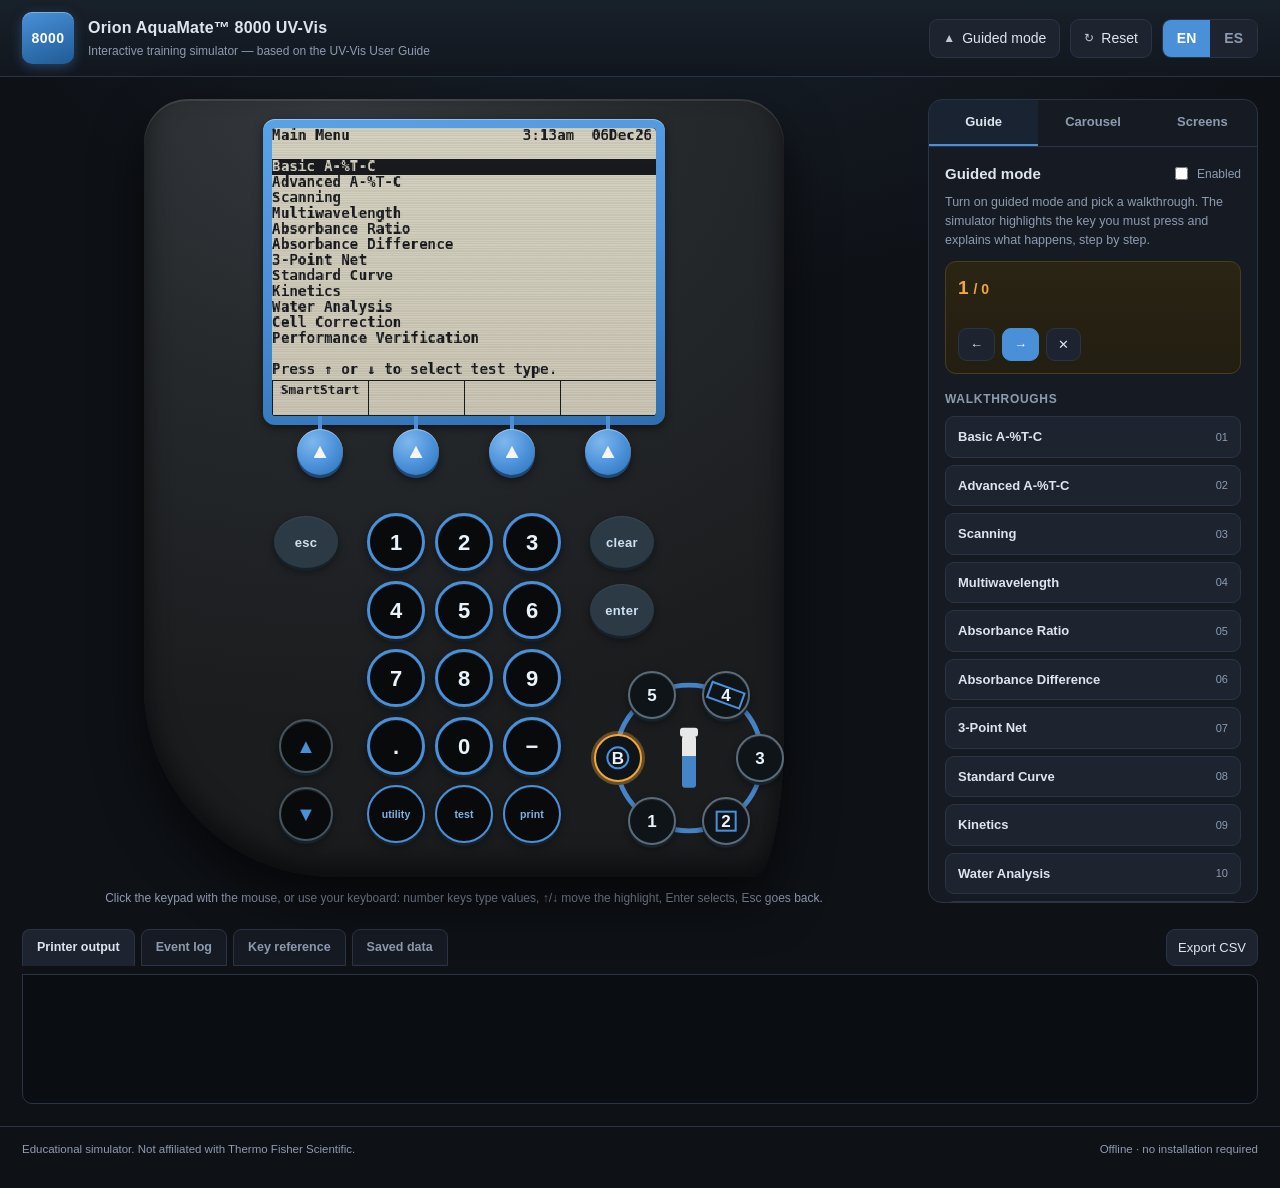
==== index.html @ 0c7ecaf5 "ajustar primero" ====
<!DOCTYPE html>
<html lang="en">
<head>
<meta charset="utf-8">
<meta name="viewport" content="width=device-width, initial-scale=1">
<title>Orion AquaMate 8000 UV-Vis — Interactive Training Simulator</title>
<link rel="stylesheet" href="style.css">
</head>
<body>

<header class="topbar">
  <div class="brand">
    <div class="brand-mark">8000</div>
    <div class="brand-text">
      <h1>Orion AquaMate&trade; 8000 UV-Vis</h1>
      <p id="brandSub">Interactive training simulator &mdash; based on the UV-Vis User Guide</p>
    </div>
  </div>
  <div class="topbar-tools">
    <button id="btnTutorial" class="tool-btn" aria-pressed="false">
      <span class="tool-ico">&#9650;</span><span id="btnTutorialTxt">Guided mode</span>
    </button>
    <button id="btnReset" class="tool-btn"><span class="tool-ico">&#8635;</span><span id="btnResetTxt">Reset</span></button>
    <div class="langswitch" role="group" aria-label="Language">
      <button class="lang-btn active" data-lang="en">EN</button>
      <button class="lang-btn" data-lang="es">ES</button>
    </div>
  </div>
</header>

<main class="stage">

  <!-- ============ INSTRUMENT ============ -->
  <section class="instrument-wrap">
    <div class="instrument" id="instrument">

      <div class="bezel">
        <div class="lcd-frame">
          <canvas id="lcd" width="320" height="240"></canvas>
          <div class="lcd-tutor" id="tutorBubble" hidden></div>
        </div>
      </div>

      <div class="fkeys">
        <button class="fkey" data-key="f1"><span class="ftick"></span></button>
        <button class="fkey" data-key="f2"><span class="ftick"></span></button>
        <button class="fkey" data-key="f3"><span class="ftick"></span></button>
        <button class="fkey" data-key="f4"><span class="ftick"></span></button>
      </div>

      <div class="body">

      <div class="keypad">
        <button class="pill keypad-esc" data-key="esc">esc</button>
        <button class="pill keypad-clear" data-key="clear">clear</button>
        <button class="pill keypad-enter" data-key="enter">enter</button>
        <button class="arrowkey keypad-up" data-key="up" aria-label="Up">&#9650;</button>
        <button class="arrowkey keypad-down" data-key="down" aria-label="Down">&#9660;</button>

        <div class="col-num">
          <button class="key" data-key="1">1</button>
          <button class="key" data-key="2">2</button>
          <button class="key" data-key="3">3</button>
          <button class="key" data-key="4">4</button>
          <button class="key" data-key="5">5</button>
          <button class="key" data-key="6">6</button>
          <button class="key" data-key="7">7</button>
          <button class="key" data-key="8">8</button>
          <button class="key" data-key="9">9</button>
          <button class="key" data-key="dot">.</button>
          <button class="key" data-key="0">0</button>
          <button class="key" data-key="minus">&minus;</button>
        </div>

        <button class="utilitykey keypad-utility" data-key="utility">utility</button>
        <button class="utilitykey keypad-test" data-key="test">test</button>
        <button class="utilitykey keypad-print" data-key="print">print</button>
      </div>

      <!-- cell positioner: 6-position ring -->
      <div class="turret" id="turret">
        <svg class="turret-ring" viewBox="0 0 240 240" aria-hidden="true">
          <circle cx="120" cy="120" r="92" fill="none" stroke="#4a90d9" stroke-width="6"
                  stroke-linecap="round" opacity=".9"/>
        </svg>
        <div class="tube-icon" aria-hidden="true">
          <span class="tube-cap"></span><span class="tube-body"></span>
        </div>
        <button class="cellbtn cell-b"  data-cell="B" title="Blank position">B</button>
        <button class="cellbtn cell-1"  data-cell="1" title="Sample position 1">1</button>
        <button class="cellbtn cell-2"  data-cell="2" title="Sample position 2 (square cuvette)"><i class="cuvette sq"></i>2</button>
        <button class="cellbtn cell-3"  data-cell="3" title="Sample position 3">3</button>
        <button class="cellbtn cell-4"  data-cell="4" title="Sample position 4 (long-path cuvette)"><i class="cuvette lg"></i>4</button>
        <button class="cellbtn cell-5"  data-cell="5" title="Sample position 5">5</button>
      </div>

      </div><!-- /.body -->

    </div>

    <p class="kbd-hint" id="kbdHint"></p>
  </section>

  <!-- ============ SIDEBAR ============ -->
  <aside class="sidebar">

    <nav class="tabs" role="tablist">
      <button class="tab active" data-tab="guide"  id="tabGuide">Guide</button>
      <button class="tab" data-tab="car"    id="tabCar">Carousel</button>
      <button class="tab" data-tab="screen" id="tabScreen">Screens</button>
    </nav>

    <!-- Guide / tutorial -->
    <div class="panel active" data-panel="guide">
      <div class="panel-head">
        <h2 id="guideTitle">Guided mode</h2>
        <label class="mini-toggle"><input type="checkbox" id="tutorToggle"> <span id="guideToggleTxt">Enabled</span></label>
      </div>
      <p class="muted" id="guideIntro"></p>
      <div id="tutorStep" class="tutor-step" hidden>
        <div class="tutor-idx"><span id="tutorPos">1</span><span id="tutorOf">/ 0</span></div>
        <div class="tutor-body">
          <div class="tutor-text" id="tutorText"></div>
          <div class="tutor-where" id="tutorWhere"></div>
        </div>
        <div class="tutor-nav">
          <button class="tool-btn sm" id="tutorPrev">&#8592;</button>
          <button class="tool-btn sm go" id="tutorNext">&#8594;</button>
          <button class="tool-btn sm" id="tutorExit">&#10005;</button>
        </div>
      </div>
      <div class="mode-list-head" id="modeListHead">Walkthroughs</div>
      <div class="mode-list" id="modeList"></div>
    </div>

    <!-- Sample carousel -->
    <div class="panel" data-panel="car">
      <div class="panel-head"><h2 id="carTitle">Sample carousel</h2></div>
      <p class="muted" id="carIntro"></p>
      <div class="carousel" id="carousel"></div>

      <div class="picker" id="picker" hidden>
        <div class="picker-head"><span id="pickerTitle"></span><button class="x" id="pickerClose">&times;</button></div>
        <label class="field">
          <span id="lblMethod">Method / solution</span>
          <select id="selMethod"></select>
        </label>
        <label class="field">
          <span id="lblConc">Concentration</span>
          <input type="range" id="rngConc" min="0" max="100" value="50">
          <output id="outConc"></output>
        </label>
        <button class="primary" id="btnFillCell" data-i18n="placeInCell">Place in cell</button>
      </div>
    </div>

    <!-- Screen reference -->
    <div class="panel" data-panel="screen">
      <div class="panel-head"><h2 id="refTitle">Screen reference</h2></div>
      <p class="muted" id="refIntro"></p>
      <div id="screenList" class="screen-list"></div>
    </div>

  </aside>
</main>

<!-- ============ OUTPUT / PRINT PANEL ============ -->
<section class="outbar">
  <div class="out-tabs">
    <button class="out-tab active" data-out="print" id="otPrint">Printer output</button>
    <button class="out-tab" data-out="log"   id="otLog">Event log</button>
    <button class="out-tab" data-out="help"  id="otHelp">Key reference</button>
    <button class="out-tab" data-out="data" id="otData">Saved data</button>
    <button class="tool-btn sm" id="btnExportData" type="button">Export CSV</button>
  </div>
  <pre class="outbox" id="outbox"></pre>
</section>

<footer class="foot">
  <span>Educational simulator. Not affiliated with Thermo Fisher Scientific.</span>
  <span id="footNote"></span>
</footer>

<script src="js/i18n.js"></script>
<script src="js/data.js"></script>
<script src="js/lcd.js"></script>
<script src="js/engine.js"></script>
<script src="js/screens.js"></script>
<script src="js/screens2.js"></script>
<script src="js/tutorial.js"></script>
<script src="js/app.js"></script>
</body>
</html>
---- style.css ----
/* =====================================================================
   Orion AquaMate 8000 — Interactive Training Simulator
   ===================================================================== */
:root{
  --panel:#26292c;
  --panel-hi:#34383c;
  --panel-lo:#1a1c1e;
  --bezel:#4a90d9;
  --bezel-dk:#2f6fb0;
  --key:#2b3a45;
  --key-ring:#4a90d9;
  --ink:#e7ecf2;
  --lcd-bg:#c9c6b4;
  --lcd-bg2:#d6d3c2;
  --lcd-ink:#15171a;
  --ui-bg:#0e1116;
  --ui-panel:#161b23;
  --ui-panel2:#1d2430;
  --ui-line:#2a3444;
  --ui-txt:#dde5ef;
  --ui-mut:#8d9bb0;
  --acc:#4a90d9;
  --acc2:#f0a63a;
  --ok:#3ec07a;
  --bad:#e2584d;
  --scale:1.2;
}

*{box-sizing:border-box}
html,body{margin:0;padding:0}
body{
  background:
    radial-gradient(1200px 700px at 50% -10%, #1b2430 0%, transparent 60%),
    var(--ui-bg);
  color:var(--ui-txt);
  font:14px/1.5 "Segoe UI",Roboto,Helvetica,Arial,sans-serif;
  min-height:100vh;
  -webkit-font-smoothing:antialiased;
}
button{font:inherit;color:inherit;cursor:pointer}
h1,h2,h3{margin:0;font-weight:600}

/* ---------------- top bar ---------------- */
.topbar{
  display:flex;align-items:center;justify-content:space-between;gap:16px;
  padding:12px 22px;border-bottom:1px solid var(--ui-line);
  background:linear-gradient(180deg,#182029,#12171f);
  flex-wrap:wrap;
}
.brand{display:flex;align-items:center;gap:14px}
.brand-mark{
  width:52px;height:52px;border-radius:10px;flex:0 0 auto;
  background:linear-gradient(160deg,var(--acc),#1f5b95);
  color:#fff;display:grid;place-items:center;font-weight:700;letter-spacing:.5px;
  box-shadow:0 3px 12px rgba(74,144,217,.35), inset 0 1px 0 rgba(255,255,255,.3);
}
.brand-text h1{font-size:16px;letter-spacing:.2px}
.brand-text p{margin:2px 0 0;font-size:12px;color:var(--ui-mut)}
.topbar-tools{display:flex;align-items:center;gap:10px}
.tool-btn{
  display:inline-flex;align-items:center;gap:7px;
  background:var(--ui-panel2);border:1px solid var(--ui-line);color:var(--ui-txt);
  padding:8px 13px;border-radius:9px;transition:.15s;
}
.tool-btn:hover{border-color:var(--acc);background:#222c3a}
.tool-btn[aria-pressed="true"]{background:var(--acc);border-color:var(--acc);color:#fff}
.tool-btn.sm{padding:6px 11px;font-size:13px}
.tool-btn.go{background:var(--acc);border-color:var(--acc);color:#fff}
.tool-ico{opacity:.85;font-size:12px}
.langswitch{display:flex;border:1px solid var(--ui-line);border-radius:9px;overflow:hidden}
.lang-btn{background:var(--ui-panel2);border:0;padding:8px 14px;color:var(--ui-mut);font-weight:600}
.lang-btn.active{background:var(--acc);color:#fff}

/* ---------------- stage ---------------- */
.stage{
  display:grid;grid-template-columns:minmax(0,1fr) 372px;gap:22px;
  padding:22px;align-items:start;max-width:1500px;margin:0 auto;
}

/* ---------------- instrument ---------------- */
.instrument-wrap{display:flex;flex-direction:column;align-items:center;gap:12px}

.instrument{
  position:relative;
  width:max(calc(320px * var(--scale) + 96px), 640px);
  padding:22px 26px 28px;
  background:
    radial-gradient(120% 80% at 30% 0%, var(--panel-hi) 0%, var(--panel) 45%, var(--panel-lo) 100%);
  border-radius:44px 44px 30px 190px / 44px 44px 150px 190px;
  box-shadow:
    inset 0 2px 0 rgba(255,255,255,.10),
    inset 0 -14px 26px rgba(0,0,0,.55),
    0 24px 50px rgba(0,0,0,.6);
  user-select:none;
}

/* LCD */
.bezel{
  width:calc(320px * var(--scale) + 18px);
  margin:0 auto;
  padding:9px;
  background:linear-gradient(170deg,#5aa2e8,var(--bezel) 45%,var(--bezel-dk));
  border-radius:12px;
  box-shadow:0 3px 10px rgba(0,0,0,.5), inset 0 1px 0 rgba(255,255,255,.35);
}
.lcd-frame{
  position:relative;
  width:calc(320px * var(--scale));
  height:calc(240px * var(--scale));
  background:#0b0d10;border-radius:4px;overflow:hidden;
  box-shadow:inset 0 0 0 1px #000, inset 0 3px 12px rgba(0,0,0,.8);
}
#lcd{
  width:calc(320px * var(--scale));
  height:calc(240px * var(--scale));
  display:block;image-rendering:pixelated;image-rendering:crisp-edges;
}
.lcd-tutor{
  position:absolute;left:6px;top:6px;max-width:62%;
  background:var(--acc2);color:#241703;font-size:13px;font-weight:600;line-height:1.32;
  padding:6px 9px;border-radius:7px;box-shadow:0 3px 10px rgba(0,0,0,.55);
  pointer-events:none;z-index:5;
}
/* function keys — labels live on the LCD, exactly like the real unit */
.fkeys{
  display:grid;grid-template-columns:repeat(4,minmax(0,1fr));
  width:calc(320px * var(--scale));margin:0 auto;
  padding:4px 0 4px;
}
.fkey{
  width:46px;height:46px;border-radius:50%;border:0;
  background:radial-gradient(circle at 34% 28%, #7cb8ee, var(--bezel) 55%, var(--bezel-dk));
  box-shadow:0 3px 0 #1d4a78, 0 5px 9px rgba(0,0,0,.5), inset 0 1px 0 rgba(255,255,255,.4);
  display:grid;place-items:center;position:relative;justify-self:center;
  transition:transform .05s, box-shadow .05s;
}
.fkey::before{
  content:"";position:absolute;left:50%;top:-13px;transform:translateX(-50%);
  width:4px;height:13px;background:#4a90d9;
}
.ftick{
  width:13px;height:12px;border-radius:0;
  background:rgba(255,255,255,.95);
  clip-path:polygon(50% 0,0 100%,100% 100%);
  filter:drop-shadow(0 1px 1px rgba(0,0,0,.4));
}
.fkey:active{transform:translateY(3px);box-shadow:0 0 0 #1d4a78, 0 2px 5px rgba(0,0,0,.5)}

/* Physical controls follow the AquaMate 8000 keypad layout. The carousel
   sits lower and to the right, overlapping only the unused corner. */
.body{position:relative;height:374px;padding-top:34px}
.keypad{
  width:380px;height:330px;margin:0 auto;
  display:grid;
  grid-template-columns:64px 29px 58px 10px 58px 10px 58px 29px 64px;
  grid-template-rows:repeat(5,58px);row-gap:10px;align-items:center;
}
.keypad > .pill,.keypad > .arrowkey,.keypad > .utilitykey{justify-self:center;align-self:center}
.keypad-esc{grid-column:1;grid-row:1}
.keypad-clear{grid-column:9;grid-row:1}
.keypad-enter{grid-column:9;grid-row:2}
.keypad-up{grid-column:1;grid-row:4}
.keypad-down{grid-column:1;grid-row:5}
.keypad-utility{grid-column:3;grid-row:5}
.keypad-test{grid-column:5;grid-row:5}
.keypad-print{grid-column:7;grid-row:5}
.col-num{
  grid-column:3/8;grid-row:1/5;
  display:grid;grid-template-columns:repeat(3,58px);grid-template-rows:repeat(4,58px);gap:10px;
}

.pill{
  width:64px;height:52px;border-radius:50%;border:0;background:var(--key);color:#cfe0f0;
  display:grid;place-items:center;line-height:1;
  font-size:13px;font-weight:600;letter-spacing:.3px;
  box-shadow:0 3px 0 #16212a, 0 4px 8px rgba(0,0,0,.45), inset 0 1px 0 rgba(255,255,255,.07);
  transition:transform .05s, box-shadow .05s;
}
.pill:active{transform:translateY(3px);box-shadow:0 0 0 #16212a}
.key{
  width:58px;height:58px;border-radius:50%;border:3px solid var(--key-ring);
  background:#080a0c;color:#eaf3fb;font-size:22px;font-weight:600;
  box-shadow:0 3px 0 #16212a, 0 4px 8px rgba(0,0,0,.45), inset 0 1px 0 rgba(255,255,255,.07);
  transition:transform .05s, box-shadow .05s;
}
.key:active{transform:translateY(3px);box-shadow:0 0 0 #16212a}
.arrowkey{
  width:54px;height:54px;border-radius:50%;border:2px solid #465660;
  background:#080a0c;color:var(--bezel);
  font-size:20px;
  box-shadow:0 3px 0 #16212a, 0 4px 8px rgba(0,0,0,.45), inset 0 1px 0 rgba(255,255,255,.13);
  transition:transform .05s, box-shadow .05s;
}
.arrowkey:active{transform:translateY(3px);box-shadow:0 0 0 #16212a}
.utilitykey{
  height:58px;width:58px;border-radius:50%;border:2px solid var(--key-ring);background:#080a0c;color:#7fb2e4;
  display:grid;place-items:center;padding:0;line-height:1;
  font-size:10.5px;font-weight:700;letter-spacing:.1px;
  box-shadow:0 3px 0 #16212a, 0 4px 8px rgba(0,0,0,.4), inset 0 1px 0 rgba(255,255,255,.07);
  transition:transform .05s, box-shadow .05s;
}
.utilitykey:active{transform:translateY(3px);box-shadow:0 0 0 #16212a}

/* universal tutorial ring */
[data-key].tutor-hint,[data-cell].tutor-hint{
  outline:3px solid var(--acc2);outline-offset:3px;animation:pulse 1.1s infinite;
}

/* turret */
.turret{position:absolute;left:calc(50% + 130px);top:184px;width:190px;height:190px}
.turret-ring{position:absolute;inset:0;width:100%;height:100%}
.tube-icon{position:absolute;left:50%;top:50%;transform:translate(-50%,-46%);width:26px;height:66px;opacity:.9}
.tube-cap{position:absolute;left:4px;top:0;width:18px;height:9px;border-radius:3px;background:#fff}
.tube-body{position:absolute;left:6px;top:8px;width:14px;height:52px;border-radius:3px;background:linear-gradient(180deg,#fff 0 40%,#4a90d9 40% 100%)}
.cellbtn{
  position:absolute;width:48px;height:48px;border-radius:50%;
  border:2px solid var(--key-ring);background:#0e1418;color:#eaf3fb;
  font-size:17px;font-weight:700;display:grid;place-items:center;line-height:1;
  box-shadow:0 3px 0 #16212a, 0 4px 8px rgba(0,0,0,.45), inset 0 1px 0 rgba(255,255,255,.07);
  transition:transform .06s, box-shadow .06s;
}
.cellbtn:active{transform:translateY(3px);box-shadow:0 0 0 #16212a}
.cellbtn:disabled,.cellcard:disabled{opacity:.38;filter:grayscale(1);cursor:not-allowed}
.cell-b::after{
  content:"";position:absolute;top:50%;left:50%;width:44%;height:44%;
  transform:translate(-50%,-50%);
  border:2px solid var(--key-ring);border-radius:50%;pointer-events:none;
}
.cuvette{
  display:block;position:absolute;top:50%;left:50%;
  border:2px solid var(--key-ring);pointer-events:none;
  transform:translate(-50%,-50%);
}
.cuvette.sq{width:47%;height:47%}
.cuvette.lg{width:82%;height:40%;transform:translate(-50%,-50%) rotate(20deg)}
.cellbtn.has-sample{background:#22485f;color:#bfe3ff}
.cellbtn.is-blank{border-color:#5c6b7a}
.cellbtn.in-beam{border-color:var(--acc2);box-shadow:0 0 0 3px rgba(240,166,58,.35), 0 3px 0 #16212a}
/* Six carousel positions arranged around the cuvette, as on the instrument. */
.cell-b {left:0;        top:71px}
.cell-1 {left:34px;     bottom:8px}
.cell-2 {right:34px;    bottom:8px}
.cell-3 {right:0;       top:71px}
.cell-4 {right:34px;    top:8px}
.cell-5 {left:34px;     top:8px}

.fkey.tutor-hint{outline:3px solid var(--acc2);outline-offset:3px;animation:pulse 1.1s infinite}
@keyframes pulse{0%,100%{outline-color:var(--acc2)}50%{outline-color:#fff}}

.kbd-hint{margin:0;color:var(--ui-mut);font-size:12px;text-align:center;max-width:760px}

/* ---------------- sidebar ---------------- */
.sidebar{
  background:var(--ui-panel);border:1px solid var(--ui-line);border-radius:14px;
  overflow:hidden;position:sticky;top:80px;max-height:calc(100vh - 104px);display:flex;flex-direction:column;
}
.tabs{display:flex;border-bottom:1px solid var(--ui-line);flex:0 0 auto}
.tab{
  flex:1;background:transparent;border:0;padding:12px 6px;color:var(--ui-mut);
  font-weight:600;font-size:13px;border-bottom:2px solid transparent;
}
.tab.active{color:var(--ui-txt);border-bottom-color:var(--acc);background:rgba(74,144,217,.07)}
.panel{display:none;padding:16px;overflow-y:auto;flex:1 1 auto}
.panel.active{display:block}
.panel-head{display:flex;align-items:center;justify-content:space-between;gap:10px;margin-bottom:8px}
.panel-head h2{font-size:15px}
.mini-toggle{font-size:12px;color:var(--ui-mut);display:flex;align-items:center;gap:6px}
.muted{color:var(--ui-mut);font-size:12.5px;margin:0 0 12px}

.tutor-step{
  background:linear-gradient(180deg,#2a2413,#221e11);border:1px solid #4a3d1c;
  border-radius:11px;padding:12px;display:grid;gap:10px;margin-bottom:14px;
}
.tutor-idx{display:flex;align-items:baseline;gap:5px;font-weight:700;color:var(--acc2)}
.tutor-idx span:first-child{font-size:19px}
.tutor-text{font-size:13.5px;line-height:1.45;color:#f3e6c9}
.tutor-where{font-size:12px;color:#b9a877;margin-top:5px}
.tutor-where b{color:var(--acc2)}
.tutor-nav{display:flex;gap:7px}

.mode-list-head{font-size:12px;font-weight:700;color:var(--ui-mut);text-transform:uppercase;letter-spacing:.7px;margin:16px 0 8px}
.mode-list{display:flex;flex-direction:column;gap:7px}
.mode-btn{
  text-align:left;background:var(--ui-panel2);border:1px solid var(--ui-line);border-radius:9px;
  padding:10px 12px;transition:.14s;display:flex;justify-content:space-between;gap:8px;align-items:center;
}
.mode-btn:hover{border-color:var(--acc);background:#232d3b}
.mode-btn.active{border-color:var(--acc);background:rgba(74,144,217,.14)}
.mode-btn .mn{font-weight:600;font-size:13px}
.mode-btn .mi{color:var(--ui-mut);font-size:11px}

/* carousel panel */
.carousel{display:grid;grid-template-columns:repeat(3,1fr);gap:9px;margin-bottom:14px}
.cellcard{
  background:var(--ui-panel2);border:1px solid var(--ui-line);border-radius:10px;padding:10px 8px;
  text-align:center;transition:.14s;
}
.cellcard:hover{border-color:var(--acc)}
.cellcard.in-beam{border-color:var(--acc2);box-shadow:0 0 0 2px rgba(240,166,58,.2)}
.cellcard .cn{font-size:11px;color:var(--ui-mut);text-transform:uppercase;letter-spacing:.6px}
.cellcard .cv{height:44px;display:grid;place-items:center;margin:4px 0}
.cellcard .cm{font-size:11.5px;color:#9fc3e4;line-height:1.25;min-height:28px}
.cellcard .cc{font-size:11px;color:var(--acc2);font-weight:700}

.vial{width:20px;height:40px;border:2px solid #8fb8d8;border-radius:3px 3px 5px 5px;position:relative;background:#13202c}
.vial::after{content:"";position:absolute;left:-2px;right:-2px;top:-7px;height:5px;background:#8fb8d8;border-radius:2px}
.vial.filled::before{content:"";position:absolute;left:1px;right:1px;bottom:1px;top:14px;background:var(--fill,#c98a3a);border-radius:2px}
.cuv2{width:30px;height:26px;border:2px solid #8fb8d8;background:var(--fill,transparent);border-radius:2px}

.picker{background:var(--ui-panel2);border:1px solid var(--ui-line);border-radius:11px;padding:13px}
.picker-head{display:flex;justify-content:space-between;align-items:center;font-weight:700;margin-bottom:11px}
.x{background:transparent;border:0;color:var(--ui-mut);font-size:20px;line-height:1;padding:0 4px}
.field{display:block;margin-bottom:12px;font-size:12px;color:var(--ui-mut)}
.field select{
  width:100%;margin-top:5px;background:#10151c;border:1px solid var(--ui-line);color:var(--ui-txt);
  padding:8px;border-radius:7px;font:inherit;
}
.field input[type=range]{width:100%;margin-top:7px;accent-color:var(--acc)}
.field output{display:block;margin-top:4px;color:var(--acc2);font-weight:700;font-size:13px}
.primary{width:100%;background:var(--acc);border:0;color:#fff;padding:10px;border-radius:8px;font-weight:600}
.primary:hover{background:#3b7fc4}

/* screen reference */
.screen-list{display:flex;flex-direction:column;gap:8px}
.scr-item{background:var(--ui-panel2);border:1px solid var(--ui-line);border-radius:9px;padding:9px 11px}
.scr-item .sn{font-weight:600;font-size:12.5px;color:#9fc3e4}
.scr-item .sd{font-size:11.5px;color:var(--ui-mut);margin-top:3px;line-height:1.4}

/* ---------------- output bar ---------------- */
.outbar{max-width:1500px;margin:0 auto;padding:0 22px 22px}
.out-tabs{display:flex;flex-wrap:wrap;gap:6px;margin-bottom:8px}
#btnExportData{margin-left:auto}
.out-tab{
  background:var(--ui-panel);border:1px solid var(--ui-line);border-radius:8px 8px 0 0;
  padding:8px 14px;color:var(--ui-mut);font-size:12.5px;font-weight:600;
}
.out-tab.active{background:var(--ui-panel2);color:var(--ui-txt);border-bottom-color:transparent}
.outbox{
  margin:0;background:#0a0d11;border:1px solid var(--ui-line);border-radius:0 10px 10px 10px;
  padding:14px 16px;font:12px/1.65 "SF Mono",Consolas,"Courier New",monospace;
  color:#a9c7e0;min-height:130px;max-height:250px;overflow:auto;white-space:pre-wrap;
}
.outbox .hl{color:#ffd27a}
.outbox .dim{color:#63758c}

.foot{
  max-width:1500px;margin:0 auto;padding:14px 22px 30px;color:var(--ui-mut);
  font-size:11.5px;display:flex;justify-content:space-between;gap:12px;flex-wrap:wrap;
  border-top:1px solid var(--ui-line);
}

/* ---------------- responsive ---------------- */
@media (max-width:1340px){
  :root{--scale:1.2}
  .instrument{width:max(calc(320px*var(--scale) + 86px), 640px);padding:20px 22px 24px}
  .stage{grid-template-columns:minmax(0,1fr) 330px}
  .sidebar{max-height:calc(100vh - 96px)}
}
@media (max-width:1080px){
  .stage{grid-template-columns:minmax(0,1fr)}
  .sidebar{position:static;max-height:none}
}
@media (max-width:760px){
  :root{--scale:1.2}
  .topbar{padding:10px 12px;gap:10px}
  .brand{gap:10px}
  .brand-mark{width:44px;height:44px}
  .brand-text h1{font-size:14px}
  .topbar-tools{gap:6px}
  .tool-btn{padding:7px 9px;font-size:12px}
  .lang-btn{padding:7px 10px;font-size:12px}
  .stage{padding:16px 12px}
  .instrument-wrap{width:100%;min-width:0}
  .instrument{width:max(calc(320px*var(--scale) + 40px), 478px);border-radius:26px 26px 18px 110px/26px 26px 88px 110px;padding:14px 12px 18px}
  .body{height:287px;padding-top:28px}
  .keypad{
    width:276px;height:242px;
    grid-template-columns:52px 16px 42px 7px 42px 7px 42px 16px 52px;
    grid-template-rows:repeat(5,42px);row-gap:8px;
  }
  .col-num{grid-template-columns:repeat(3,42px);grid-template-rows:repeat(4,42px);gap:8px}
  .pill{width:52px;height:42px;font-size:10px}
  .key{width:42px;height:42px;font-size:16px}
  .arrowkey{width:38px;height:38px;font-size:15px}
  .utilitykey{width:42px;height:42px;font-size:8px}
  .fkey{width:42px;height:42px}
  .cellbtn{width:36px;height:36px;font-size:13px}
  .turret{left:calc(50% + 60px);top:119px;width:164px;height:164px}
  .cell-b{left:0;top:64px}.cell-1{left:32px;bottom:9px}.cell-2{right:32px;bottom:9px}
  .cell-3{right:0;top:64px}.cell-4{right:32px;top:9px}.cell-5{left:32px;top:9px}
  .brand-text p{display:none}
}
/* Scale the whole device as one unit on narrow phones. This keeps the LCD,
   function keys and keypad in their original proportions without clipping. */
@media (max-width:520px){.instrument{zoom:.95}}
@media (max-width:480px){.instrument{zoom:.90}}
@media (max-width:460px){.instrument{zoom:.86}}
@media (max-width:440px){.instrument{zoom:.84}}
@media (max-width:425px){.instrument{zoom:.78}}
@media (max-width:400px){.instrument{zoom:.76}}
@media (max-width:390px){.instrument{zoom:.72}}
@media (max-width:375px){.instrument{zoom:.70}}
@media (max-width:360px){.instrument{zoom:.66}}
@media (max-width:350px){.instrument{zoom:.64}}
@media (max-width:330px){.instrument{zoom:.60}}
@media (max-width:310px){.instrument{zoom:.56}}
@media (max-width:300px){.instrument{zoom:.53}}
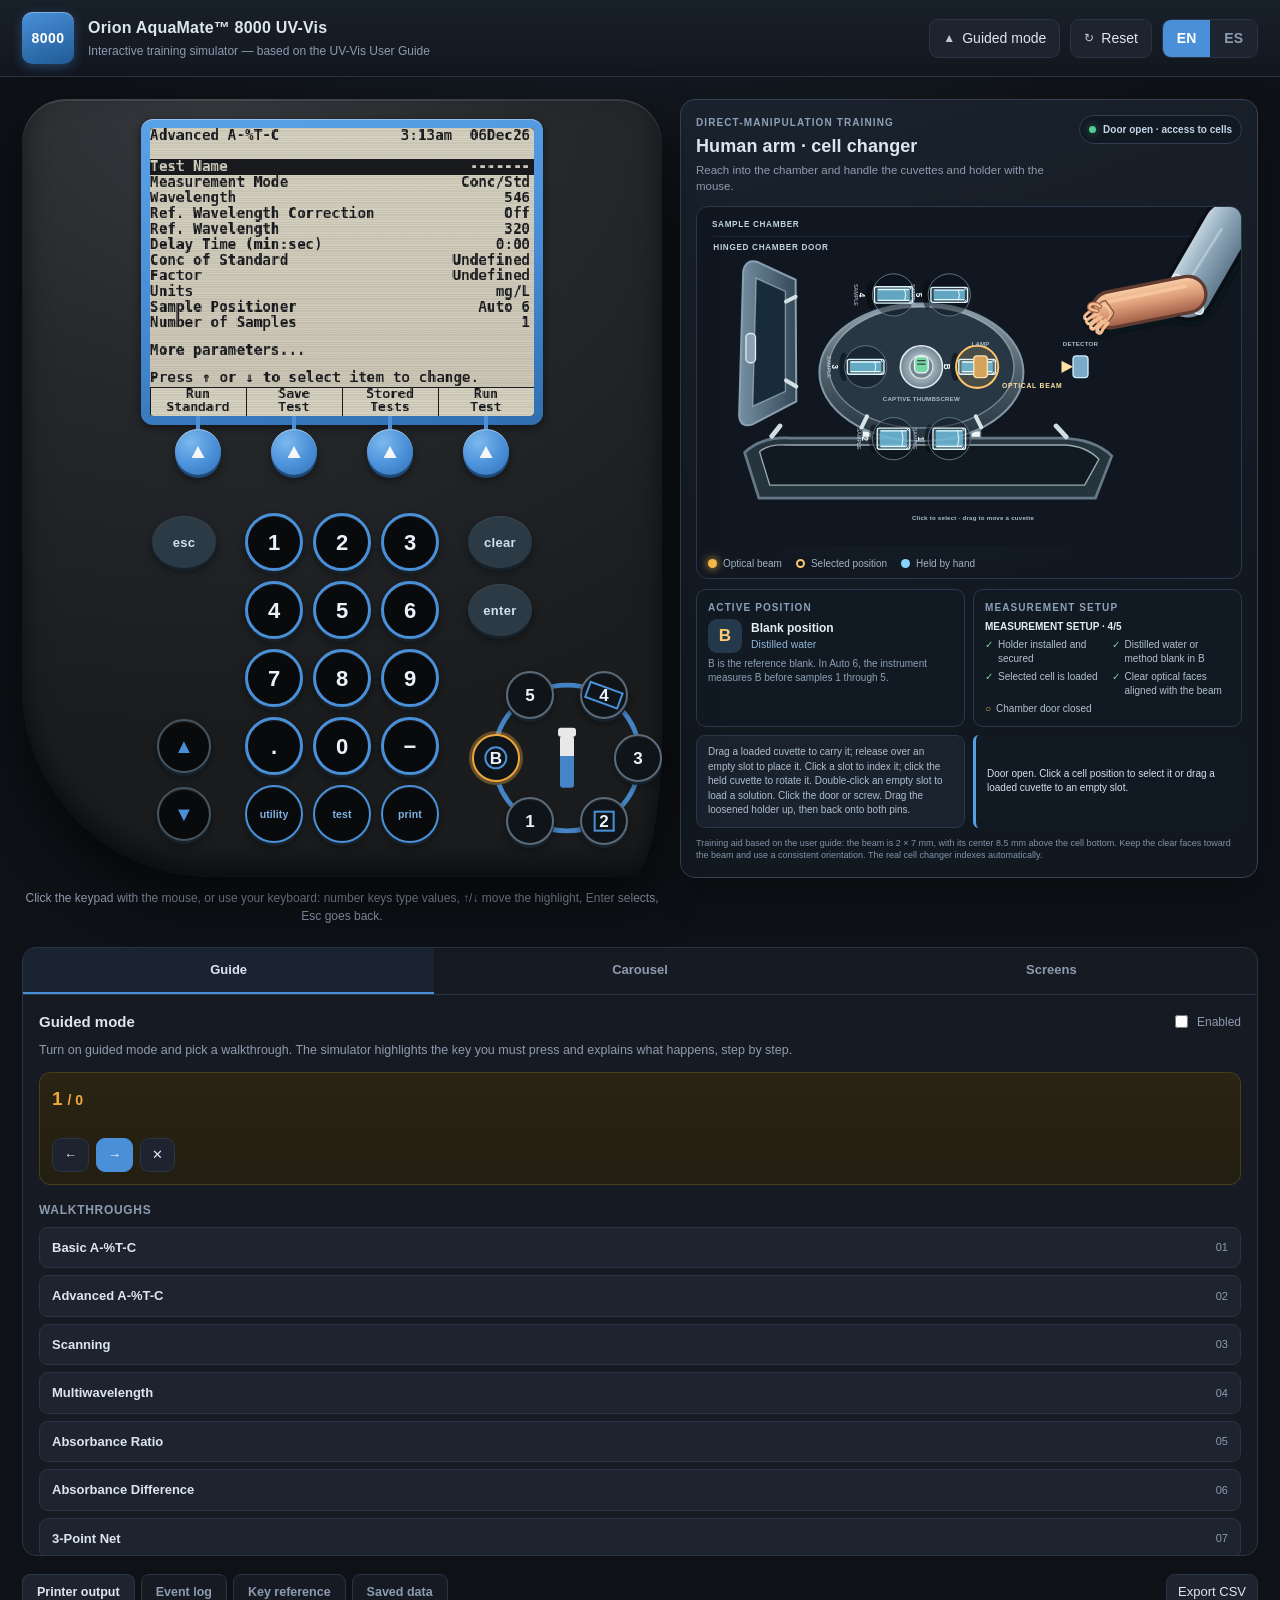
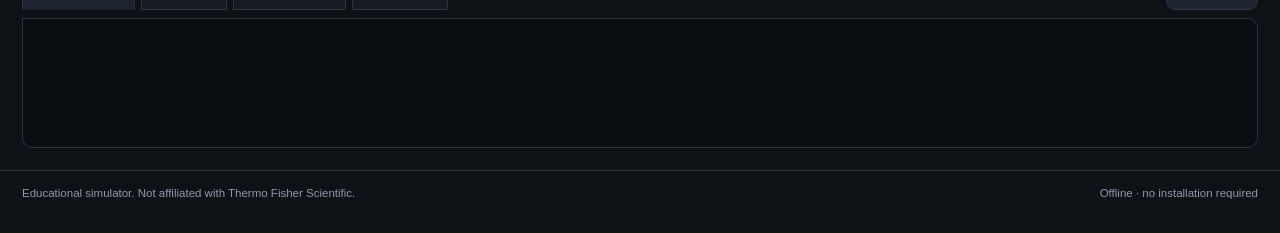
==== commit c7a45629: "corrige detalles visuales en la pantalla" ====
--- a/index.html
+++ b/index.html
@@ -101,8 +101,47 @@
     <p class="kbd-hint" id="kbdHint"></p>
   </section>
 
-  <!-- ============ SIDEBAR ============ -->
-  <aside class="sidebar">
+  <!-- ============ INTERACTIVE CELL-CHANGER LAB ============ -->
+  <section class="carousel-lab" id="carouselLab" aria-labelledby="labTitle">
+    <header class="lab-header">
+      <div>
+        <div class="lab-kicker" id="labKicker">HANDS-ON TRAINING</div>
+        <h2 id="labTitle">Cell changer workshop</h2>
+        <p id="labIntro">Reach into the chamber and handle the cuvettes and holder with the mouse.</p>
+      </div>
+      <div class="lab-live" id="labLive"><span class="lab-live-dot"></span><span id="labLiveText">Door open · access to cells</span></div>
+    </header>
+
+    <div class="lab-viewport">
+      <svg id="labSvg" viewBox="0 0 800 500" role="application" aria-label="Interactive sample chamber with a human arm and six-position cell holder"></svg>
+      <div class="lab-legend">
+        <span><i class="legend-beam"></i><span id="labLegendBeam">Optical beam</span></span>
+        <span><i class="legend-selected"></i><span id="labLegendSelected">Selected position</span></span>
+        <span><i class="legend-held"></i><span id="labLegendHeld">Held by hand</span></span>
+      </div>
+    </div>
+
+    <div class="lab-console">
+      <div class="lab-selected-card">
+        <div class="lab-card-kicker" id="labSelectedKicker">ACTIVE POSITION</div>
+        <div class="lab-selected-main"><strong id="labSelectedCell">B</strong><div><b id="labSelectedName">Blank position</b><span id="labSelectedContents">Distilled water</span></div></div>
+        <div class="lab-beam-note" id="labBeamNote">The selected cuvette indexes into the optical path.</div>
+      </div>
+      <div class="lab-ready-card">
+        <div class="lab-card-kicker" id="labReadyHeading">MEASUREMENT SETUP</div>
+        <div class="lab-ready" id="labReady"></div>
+      </div>
+      <div class="lab-mouse-help" id="labMouseHelp"></div>
+      <div class="lab-feedback" id="labFeedback" aria-live="polite"></div>
+    </div>
+
+    <div class="lab-footnote" id="labFootnote">Training model: the real cell changer indexes the selected cuvette automatically; the arm is a learning aid.</div>
+  </section>
+
+</main>
+
+<!-- ============ GUIDE / CAROUSEL / SCREEN REFERENCE ============ -->
+<section class="sidebar" aria-label="Training guide and reference panels">
 
     <nav class="tabs" role="tablist">
       <button class="tab active" data-tab="guide"  id="tabGuide">Guide</button>
@@ -161,8 +200,7 @@
       <div id="screenList" class="screen-list"></div>
     </div>
 
-  </aside>
-</main>
+  </section>
 
 <!-- ============ OUTPUT / PRINT PANEL ============ -->
 <section class="outbar">
@@ -188,6 +226,7 @@
 <script src="js/screens.js"></script>
 <script src="js/screens2.js"></script>
 <script src="js/tutorial.js"></script>
+<script src="js/carousel-lab.js"></script>
 <script src="js/app.js"></script>
 </body>
 </html>
--- a/style.css
+++ b/style.css
@@ -73,12 +73,12 @@
 
 /* ---------------- stage ---------------- */
 .stage{
-  display:grid;grid-template-columns:minmax(0,1fr) 372px;gap:22px;
+  display:grid;grid-template-columns:minmax(0,640px) minmax(0,1fr);gap:18px;
   padding:22px;align-items:start;max-width:1500px;margin:0 auto;
 }
 
 /* ---------------- instrument ---------------- */
-.instrument-wrap{display:flex;flex-direction:column;align-items:center;gap:12px}
+.instrument-wrap{display:flex;flex-direction:column;align-items:flex-start;gap:12px}
 
 .instrument{
   position:relative;
@@ -249,10 +249,76 @@
 
 .kbd-hint{margin:0;color:var(--ui-mut);font-size:12px;text-align:center;max-width:760px}
 
-/* ---------------- sidebar ---------------- */
+/* ---------------- direct-manipulation carousel lab ---------------- */
+.carousel-lab{
+  min-width:0;padding:15px;background:linear-gradient(160deg,#1a222d,#121820 68%);
+  border:1px solid #344253;border-radius:15px;box-shadow:0 16px 36px rgba(0,0,0,.28)
+}
+.lab-header{display:flex;align-items:flex-start;justify-content:space-between;gap:12px;margin-bottom:12px}
+.lab-kicker,.lab-card-kicker{font-size:10px;font-weight:800;letter-spacing:1.1px;color:#8ca0b8}
+.lab-header h2{font-size:18px;margin:3px 0 2px;letter-spacing:.1px}
+.lab-header p{font-size:11.5px;color:var(--ui-mut);margin:0;line-height:1.4}
+.lab-live{display:flex;align-items:center;gap:7px;padding:6px 9px;background:#111923;border:1px solid #304052;border-radius:999px;white-space:nowrap;color:#c4d5e7;font-size:10px;font-weight:600}
+.lab-live-dot{width:7px;height:7px;border-radius:50%;background:#51ce91;box-shadow:0 0 9px rgba(81,206,145,.55)}
+.lab-live.warn .lab-live-dot{background:#efa84b;box-shadow:0 0 9px rgba(239,168,75,.55)}
+.lab-viewport{overflow:hidden;background:radial-gradient(ellipse at 42% 42%,#202c39 0,#111821 72%);border:1px solid #2a394b;border-radius:12px}
+#labSvg{display:block;width:100%;height:auto;touch-action:none;user-select:none}
+#labSvg text{pointer-events:none}
+#labSvg [data-part]{user-select:none;outline:none}
+#labSvg .lab-slot{cursor:grab;transition:filter .14s,opacity .14s}
+#labSvg .lab-slot:active,#labSvg [data-dragging="true"]{cursor:grabbing}
+#labSvg .lab-slot:hover{filter:brightness(1.22)}
+#labSvg .lab-slot.unavailable{opacity:.3;cursor:not-allowed}
+#labSvg .lab-slot.selected .slot-outline{stroke:#ffc56c;stroke-width:3}
+#labSvg .lab-slot.held{opacity:.38}
+#labSvg .slot-label{font:800 12px 'Segoe UI',Arial,sans-serif;fill:#f5f8fc;text-anchor:middle;dominant-baseline:middle}
+#labSvg .slot-sub{font:8px 'Segoe UI',Arial,sans-serif;fill:#c1cfdd;text-anchor:middle}
+#labSvg .lab-glass{fill:#b6e6f3;fill-opacity:.23;stroke:#dcf5fc;stroke-width:2}
+#labSvg .lab-liquid{fill:var(--liquid,#4d96d0);fill-opacity:.82}
+#labSvg .lab-rotor{transform-box:view-box;transform-origin:330px 235px;transition:transform .52s cubic-bezier(.2,.8,.2,1)}
+#labSvg .lab-human-arm{filter:url(#humanShadow);pointer-events:none}
+#labSvg .lab-hand{cursor:grab;pointer-events:all;touch-action:none}
+#labSvg .lab-hand:hover{filter:brightness(1.08)}
+#labSvg .scene-label{font:800 12px 'Segoe UI',Arial,sans-serif;fill:#c1d1df;letter-spacing:1px}
+#labSvg .scene-micro{font:700 9px 'Segoe UI',Arial,sans-serif;fill:#aabccc;text-anchor:middle;letter-spacing:.35px}
+#labSvg .beam-label{font:900 10px 'Segoe UI',Arial,sans-serif;fill:#ffe0a2;text-anchor:middle;letter-spacing:1.1px}
+#labSvg .held-label{font:900 9px 'Segoe UI',Arial,sans-serif;fill:#a7e5ff;text-anchor:middle;letter-spacing:.8px}
+#labSvg .interactive-halo{fill:rgba(120,190,240,.08);stroke:rgba(142,201,239,.42);stroke-width:1.5;stroke-dasharray:4 4}
+#labSvg .lab-door-hit,#labSvg .lab-screw-hit,#labSvg .lab-holder-hit,#labSvg .lab-pin-hit{cursor:pointer}
+#labSvg [data-part="holder"]{cursor:grab}
+#labSvg [data-part]:focus-visible{filter:brightness(1.25)}
+#labSvg .lab-screw-hit:hover .screw-head,#labSvg .lab-door-hit:hover .door-handle{filter:brightness(1.3)}
+#labSvg .lab-install-target{fill:rgba(98,208,155,.06);stroke:rgba(98,208,155,.58);stroke-width:2;stroke-dasharray:8 6}
+.lab-legend{display:flex;flex-wrap:wrap;gap:14px;padding:9px 11px 7px;color:#a3b3c5;font-size:10px}
+.lab-legend span{display:flex;align-items:center;gap:6px}
+.lab-legend i{display:inline-block;width:9px;height:9px;border-radius:50%}
+.legend-beam{background:#f6b84a;box-shadow:0 0 8px #f6b84a}
+.legend-selected{border:2px solid #ffc56c}
+.legend-held{background:#86d6ff}
+.lab-console{display:grid;grid-template-columns:repeat(2,minmax(0,1fr));gap:8px;margin-top:10px}
+.lab-selected-card,.lab-ready-card{min-width:0;padding:10px 11px;background:#111923;border:1px solid #2a3b4f;border-radius:10px}
+.lab-selected-main{display:flex;align-items:center;gap:9px;margin:4px 0}
+.lab-selected-main>strong{display:grid;place-items:center;width:34px;height:34px;border-radius:9px;background:#24394b;color:#ffca72;font-size:17px}
+.lab-selected-main>div{display:flex;flex-direction:column;min-width:0}
+.lab-selected-main b{font-size:12px;color:#e5edf6}
+.lab-selected-main span{font-size:10.5px;color:#91b7d7}
+.lab-beam-note{font-size:10px;color:#8da1b6;line-height:1.35}
+.lab-ready{font-size:10px;line-height:1.4;color:#b2c1d1;padding-top:5px}
+.lab-ready ul{list-style:none;margin:0;padding:0;display:grid;grid-template-columns:repeat(2,minmax(0,1fr));gap:4px 8px}
+.lab-ready li{display:flex;gap:5px;align-items:flex-start}
+.lab-ready .ok{color:#74d69b}.lab-ready .pending{color:#edb35b}
+.lab-ready .lab-ready-title{grid-column:1/-1;color:#e4edf5}
+.lab-mouse-help{padding:9px 11px;background:#19222d;border:1px solid #2a3849;border-radius:9px;color:#aebfd0;font-size:10px;line-height:1.45}
+.lab-mouse-help b{color:#e1edf7}
+.lab-feedback{min-height:42px;padding:9px 11px;background:#111923;border-left:3px solid #51a1e6;border-radius:6px;color:#d4e2ef;font-size:10px;line-height:1.42;display:flex;align-items:center}
+.lab-feedback.warn{border-left-color:#e8a546;color:#f3d9ad}
+.lab-footnote{margin-top:9px;color:#8194a9;font-size:9px;line-height:1.4}
+
+/* ---------------- guide / carousel / screen panels ---------------- */
 .sidebar{
+  width:calc(100% - 44px);max-width:1500px;margin:0 auto 18px;
   background:var(--ui-panel);border:1px solid var(--ui-line);border-radius:14px;
-  overflow:hidden;position:sticky;top:80px;max-height:calc(100vh - 104px);display:flex;flex-direction:column;
+  overflow:hidden;position:static;display:flex;flex-direction:column;
 }
 .tabs{display:flex;border-bottom:1px solid var(--ui-line);flex:0 0 auto}
 .tab{
@@ -260,7 +326,7 @@
   font-weight:600;font-size:13px;border-bottom:2px solid transparent;
 }
 .tab.active{color:var(--ui-txt);border-bottom-color:var(--acc);background:rgba(74,144,217,.07)}
-.panel{display:none;padding:16px;overflow-y:auto;flex:1 1 auto}
+.panel{display:none;padding:16px;overflow-y:auto;flex:1 1 auto;max-height:560px}
 .panel.active{display:block}
 .panel-head{display:flex;align-items:center;justify-content:space-between;gap:10px;margin-bottom:8px}
 .panel-head h2{font-size:15px}
@@ -290,7 +356,7 @@
 .mode-btn .mi{color:var(--ui-mut);font-size:11px}
 
 /* carousel panel */
-.carousel{display:grid;grid-template-columns:repeat(3,1fr);gap:9px;margin-bottom:14px}
+.carousel{display:grid;grid-template-columns:repeat(6,minmax(0,1fr));gap:9px;margin-bottom:14px}
 .cellcard{
   background:var(--ui-panel2);border:1px solid var(--ui-line);border-radius:10px;padding:10px 8px;
   text-align:center;transition:.14s;
@@ -306,6 +372,8 @@
 .vial::after{content:"";position:absolute;left:-2px;right:-2px;top:-7px;height:5px;background:#8fb8d8;border-radius:2px}
 .vial.filled::before{content:"";position:absolute;left:1px;right:1px;bottom:1px;top:14px;background:var(--fill,#c98a3a);border-radius:2px}
 .cuv2{width:30px;height:26px;border:2px solid #8fb8d8;background:var(--fill,transparent);border-radius:2px}
+.empty-cuvette{width:25px;height:36px;border:2px dashed #657a8d;border-radius:3px;position:relative;opacity:.7}
+.empty-cuvette::after{content:"";position:absolute;left:4px;right:4px;top:15px;border-top:2px solid #657a8d}
 
 .picker{background:var(--ui-panel2);border:1px solid var(--ui-line);border-radius:11px;padding:13px}
 .picker-head{display:flex;justify-content:space-between;align-items:center;font-weight:700;margin-bottom:11px}
@@ -353,12 +421,11 @@
 @media (max-width:1340px){
   :root{--scale:1.2}
   .instrument{width:max(calc(320px*var(--scale) + 86px), 640px);padding:20px 22px 24px}
-  .stage{grid-template-columns:minmax(0,1fr) 330px}
-  .sidebar{max-height:calc(100vh - 96px)}
-}
-@media (max-width:1080px){
+  .stage{grid-template-columns:minmax(0,640px) minmax(0,1fr)}
+}
+@media (max-width:1260px){
   .stage{grid-template-columns:minmax(0,1fr)}
-  .sidebar{position:static;max-height:none}
+  .instrument-wrap{align-items:center}
 }
 @media (max-width:760px){
   :root{--scale:1.2}
@@ -370,6 +437,7 @@
   .tool-btn{padding:7px 9px;font-size:12px}
   .lang-btn{padding:7px 10px;font-size:12px}
   .stage{padding:16px 12px}
+  .sidebar{width:calc(100% - 24px)}
   .instrument-wrap{width:100%;min-width:0}
   .instrument{width:max(calc(320px*var(--scale) + 40px), 478px);border-radius:26px 26px 18px 110px/26px 26px 88px 110px;padding:14px 12px 18px}
   .body{height:287px;padding-top:28px}
@@ -389,6 +457,16 @@
   .cell-b{left:0;top:64px}.cell-1{left:32px;bottom:9px}.cell-2{right:32px;bottom:9px}
   .cell-3{right:0;top:64px}.cell-4{right:32px;top:9px}.cell-5{left:32px;top:9px}
   .brand-text p{display:none}
+  .lab-header{flex-direction:column}
+  .carousel{grid-template-columns:repeat(3,minmax(0,1fr))}
+}
+@media (max-width:520px){
+  .lab-viewport{margin:0 -5px}
+  .lab-console{grid-template-columns:minmax(0,1fr)}
+  .lab-ready ul{grid-template-columns:minmax(0,1fr)}
+  .lab-live{white-space:normal}
+  .lab-legend{font-size:9px;gap:7px}
+  .panel{padding:12px}
 }
 /* Scale the whole device as one unit on narrow phones. This keeps the LCD,
    function keys and keypad in their original proportions without clipping. */
